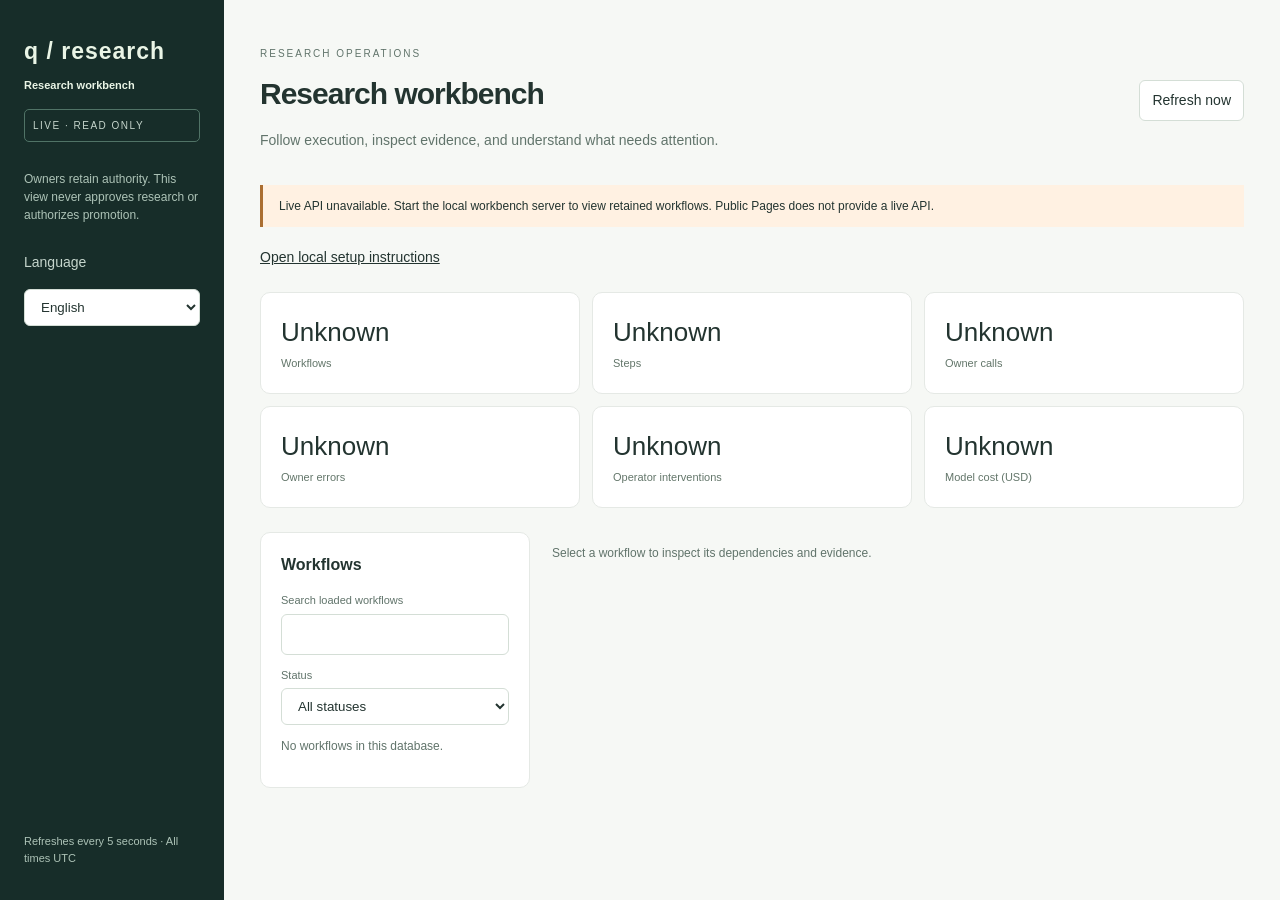
==== site/live.html @ 62056216 "feat: add live research workbench and bounded owner integrations" ====
<!doctype html>
<html lang="en">
  <head>
    <meta charset="utf-8" />
    <meta name="viewport" content="width=device-width,initial-scale=1" />
    <title>Research workbench</title>
    <link rel="icon" href="./favicon.svg" />
    <link rel="stylesheet" href="./styles.css" />
    <link rel="stylesheet" href="./live.css" />
    <script src="./live-locales.js" defer></script>
    <script src="./live.js" defer></script>
  </head>
  <body>
    <a class="skip" href="#main" data-i18n="skip">Skip to content</a>
    <aside class="live-sidebar">
      <a class="live-brand" href="./"
        >q / research<span data-i18n="workbench">Research workbench</span></a
      >
      <div class="live-mode" data-i18n="readonly">LIVE · READ ONLY</div>
      <p data-i18n="authority">
        Owners retain authority. This view never approves research or authorizes
        promotion.
      </p>
      <label for="language" data-i18n="language">Language</label
      ><select id="language">
        <option value="en">English</option>
        <option value="zh-CN">简体中文</option>
      </select>
      <div class="live-sidebar-bottom" data-i18n="polling">
        Refreshes every 5 seconds · All times UTC
      </div>
    </aside>
    <main id="main" class="live-main">
      <header class="live-header">
        <div>
          <p class="live-eyebrow" data-i18n="operations">RESEARCH OPERATIONS</p>
          <h1 data-i18n="workbench">Research workbench</h1>
          <p data-i18n="subtitle">
            Follow execution, inspect evidence, and understand what needs
            attention.
          </p>
        </div>
        <button id="refresh" data-i18n="refresh">Refresh now</button>
      </header>
      <div
        id="health"
        class="live-health"
        role="status"
        aria-live="polite"
      ></div>
      <a
        id="setup"
        hidden
        href="https://github.com/runchengxie/quant-task-orchestrator#readme"
        data-i18n="setup"
        >Open local setup instructions</a
      >
      <section
        id="metrics"
        class="live-metrics"
        aria-label="Operational metrics"
      ></section>
      <div class="live-columns">
        <section class="live-panel live-workflows">
          <h2 data-i18n="workflows">Workflows</h2>
          <label for="search" data-i18n="search">Search loaded workflows</label
          ><input id="search" type="search" autocomplete="off" /><label
            for="status"
            data-i18n="filter"
            >Status</label
          ><select id="status">
            <option value="" data-i18n="all">All statuses</option>
          </select>
          <div id="workflows"></div>
          <button id="more" hidden data-i18n="more">Load more</button>
        </section>
        <section id="detail" class="live-detail" aria-live="polite"></section>
      </div>
    </main>
  </body>
</html>
---- site/styles.css ----
:root {
  --ink: #233430;
  --muted: #7b8681;
  --line: #e5e9e5;
  --green: #34705e;
  --pale: #edf5ee;
  --amber: #a87828;
  --blue: #4d7da0;
  --sidebar: #172d29;
}
* {
  box-sizing: border-box;
}
html {
  scroll-behavior: smooth;
  scroll-padding-top: 30px;
}
body {
  margin: 0;
  background: #f6f8f5;
  color: var(--ink);
  font:
    14px/1.5 -apple-system,
    BlinkMacSystemFont,
    "Segoe UI",
    sans-serif;
}
button,
input {
  font: inherit;
}
button,
a,
input {
  outline-offset: 4px;
}
button {
  cursor: pointer;
}
a {
  color: inherit;
  text-decoration: none;
}
.skip {
  position: absolute;
  left: 10px;
  top: -100px;
  z-index: 20;
  background: white;
  padding: 10px;
}
.skip:focus {
  top: 10px;
}
.sidebar {
  position: fixed;
  inset: 0 auto 0 0;
  width: 238px;
  background: var(--sidebar);
  color: #cedbd5;
  padding: 33px 21px 0;
  display: flex;
  flex-direction: column;
}
.brand {
  display: flex;
  gap: 12px;
  align-items: center;
  margin: 0 7px 38px;
  font-size: 18px;
  font-weight: 650;
  letter-spacing: 3px;
  color: #f1f5ee;
}
.brand-icon {
  border: 1px solid #668b72;
  border-radius: 10px;
  width: 41px;
  height: 43px;
  font-family: Georgia, serif;
  font-size: 36px;
  line-height: 31px;
  text-align: center;
  color: #bddab7;
  letter-spacing: -7px;
  padding-right: 8px;
}
.brand-icon span {
  font-size: 27px;
}
.brand-sub {
  display: block;
  font-size: 8px;
  letter-spacing: 1.7px;
  margin-top: 3px;
  color: #91a79b;
}
.workspace {
  display: flex;
  align-items: center;
  gap: 10px;
  background: #213a33;
  border: 1px solid #345044;
  border-radius: 6px;
  padding: 11px 9px;
  font-size: 12px;
}
.workspace-icon {
  background: #4c6552;
  border-radius: 4px;
  padding: 2px 7px;
  font-size: 11px;
}
.tiny-dot,
.status-dot {
  height: 6px;
  width: 6px;
  border-radius: 50%;
  background: #86ac85;
  display: inline-block;
}
.tiny-dot {
  margin-left: auto;
}
.nav-label {
  font-size: 9px;
  letter-spacing: 1.7px;
  color: #7b9486;
  margin: 31px 12px 11px;
}
.nav-item {
  display: flex;
  align-items: center;
  gap: 13px;
  padding: 12px;
  border-radius: 5px;
  font-size: 12px;
  color: #a9beb1;
  margin-bottom: 6px;
}
.nav-item > span:first-child {
  font-size: 19px;
  line-height: 1;
}
.nav-item.active {
  background: #30493c;
  color: #e0eed9;
}
.nav-item:hover {
  background: #2a4238;
}
.nav-count {
  margin-left: auto;
  font-size: 10px;
  font-family: monospace;
  background: #405c45;
  padding: 1px 6px;
  border-radius: 3px;
}
.sidebar-note {
  margin-top: auto;
  padding: 28px 12px 15px;
  font-size: 11px;
  color: #b6cbbb;
}
.sidebar-note > .status-dot {
  margin-right: 7px;
}
.sidebar-note p {
  font-size: 11px;
  color: #809b8b;
  line-height: 1.8;
  margin-top: 12px;
}
.source-link {
  display: flex;
  justify-content: space-between;
  color: #b4c7bb;
  padding: 15px 11px;
  font-size: 11px;
  border-top: 1px solid #30463a;
}
.profile {
  display: flex;
  align-items: center;
  gap: 10px;
  padding: 20px 0;
  border-top: 1px solid #30463a;
}
.avatar {
  display: grid;
  place-items: center;
  background: #49604c;
  border-radius: 50%;
  width: 30px;
  height: 30px;
  font-family: Georgia, serif;
}
.profile strong {
  font-size: 11px;
  font-weight: 500;
}
.profile small {
  display: block;
  font-size: 10px;
  color: #8aa190;
}
.profile > span:last-child {
  margin-left: auto;
  color: #8aa190;
}
main {
  margin-left: 238px;
}
.topbar {
  height: 72px;
  background: #fcfdfb;
  border-bottom: 1px solid var(--line);
  display: flex;
  align-items: center;
  justify-content: space-between;
  padding: 0 38px;
  font-size: 11px;
}
.breadcrumb {
  color: var(--muted);
}
.separator {
  color: #bfc6bf;
  margin: 0 13px;
}
.top-actions {
  display: flex;
  align-items: center;
  gap: 21px;
}
.demo-pill {
  display: flex;
  align-items: center;
  gap: 7px;
  color: #617363;
  letter-spacing: 1px;
  font-size: 9px;
}
.language {
  border: 1px solid #dce3da;
  border-radius: 4px;
  background: transparent;
  font-size: 11px;
  padding: 4px 9px;
  color: #526353;
}
.content {
  padding: 34px 38px 0;
  max-width: 1640px;
  margin: auto;
}
.page-heading {
  display: flex;
  align-items: center;
  justify-content: space-between;
}
.eyebrow {
  font-size: 9px;
  letter-spacing: 1.8px;
  font-weight: 600;
  color: #7b8c7c;
  margin-bottom: 7px;
}
h1 {
  font-size: 31px;
  font-weight: 550;
  letter-spacing: -1px;
  margin: 0 0 9px;
}
h2 {
  font-size: 14px;
  font-weight: 600;
  margin: 0;
}
.page-heading p {
  margin: 0;
  color: var(--muted);
  font-size: 12px;
}
.primary {
  background: #305b48;
  border: 1px solid #305b48;
  color: white;
  border-radius: 5px;
  padding: 10px 15px;
  font-size: 11px;
  display: flex;
  gap: 9px;
  align-items: center;
}
.primary:hover {
  background: #204733;
}
.primary > span:first-child {
  font-size: 17px;
  line-height: 1;
}
.notice {
  display: flex;
  align-items: center;
  gap: 10px;
  background: #edf3e9;
  border: 1px solid #dfe8d8;
  border-radius: 5px;
  margin: 25px 0 23px;
  padding: 10px 13px;
  font-size: 10px;
  color: #6d7d60;
}
.notice p {
  margin: 0;
}
.notice strong {
  font-weight: 600;
  color: #566d4b;
}
.notice-icon {
  border: 1px solid #90a47f;
  border-radius: 50%;
  height: 14px;
  min-width: 14px;
  text-align: center;
  font-family: Georgia, serif;
  line-height: 13px;
}
.metrics {
  display: grid;
  grid-template-columns: repeat(4, 1fr);
  border: 1px solid var(--line);
  background: #fff;
  border-radius: 7px;
  margin-bottom: 28px;
  box-shadow: 0 2px 3px #20321f02;
}
.metrics article {
  padding: 19px 21px;
  border-right: 1px solid var(--line);
}
.metrics article:last-child {
  border: 0;
}
.metrics article > span {
  font-size: 9px;
  color: #7e8c81;
  letter-spacing: 1.1px;
}
.metrics article > div:nth-child(2) {
  font-size: 29px;
  letter-spacing: -1px;
  font-weight: 500;
  margin: 6px 0 11px;
}
.metrics small {
  font-size: 10px;
  letter-spacing: 0;
  font-weight: 400;
  color: #8c968c;
  margin-left: 8px;
}
.metric-line {
  display: flex;
  align-items: center;
  gap: 7px;
  font-size: 9px;
  color: #7f8c80;
}
i.teal,
i.blue,
i.amber,
i.gray {
  width: 5px;
  height: 5px;
  border-radius: 50%;
  display: inline-block;
  flex-shrink: 0;
}
.teal {
  background: #5d9277;
}
.blue {
  background: #6d91af;
}
.amber {
  background: #c09a4d;
}
.gray {
  background: #c5cec4;
}
.mini-progress {
  height: 3px;
  background: #eef1ec;
  margin-top: 17px;
}
.mini-progress span {
  display: block;
  width: 80%;
  background: #799b72;
  height: 100%;
}
.section-heading {
  display: flex;
  align-items: center;
  justify-content: space-between;
  border-bottom: 1px solid var(--line);
  margin-bottom: 13px;
}
.tabs {
  display: flex;
  gap: 22px;
}
.tab {
  border: 0;
  background: none;
  padding: 0 0 15px;
  color: #8c968d;
  font-size: 11px;
  position: relative;
}
.tab.active {
  color: #305b48;
}
.tab.active:after {
  content: "";
  height: 2px;
  background: #547b55;
  position: absolute;
  bottom: -1px;
  left: 0;
  right: 0;
}
.tab b {
  font-size: 9px;
  font-weight: 500;
  background: #e8eee3;
  padding: 2px 5px;
  border-radius: 3px;
  margin-left: 7px;
}
.search {
  display: flex;
  gap: 8px;
  align-items: center;
  color: #89988c;
  margin-bottom: 10px;
}
.search > span {
  font-size: 20px;
}
.search input {
  background: transparent;
  border: 0;
  font-size: 11px;
  width: 148px;
  color: var(--ink);
}
.workflow-list {
  display: grid;
  gap: 7px;
}
.workflow-row {
  width: 100%;
  display: grid;
  grid-template-columns: 2.3fr 1fr 1fr 90px 18px;
  gap: 12px;
  text-align: left;
  align-items: center;
  background: #fff;
  border: 1px solid var(--line);
  border-radius: 6px;
  padding: 13px 16px;
  color: var(--ink);
}
.workflow-row.selected {
  border-color: #a3b79a;
  background: #fafcf8;
  box-shadow: 0 0 0 1px #a3b79a20;
}
.workflow-name {
  display: flex;
  gap: 12px;
  align-items: center;
}
.workflow-symbol {
  display: grid;
  place-items: center;
  background: #eff3ec;
  color: #6f8e63;
  width: 31px;
  height: 32px;
  border: 1px solid #e3eade;
  border-radius: 6px;
  font-size: 17px;
}
.workflow-name strong {
  font-weight: 550;
  font-size: 11px;
  display: block;
}
.workflow-name small,
.row-owner small {
  display: block;
  color: #8c998d;
  font-size: 9px;
  margin-top: 3px;
}
.row-owner > span {
  font-size: 10px;
  color: #627160;
}
.pill {
  font-size: 9px;
  display: inline-flex;
  align-items: center;
  gap: 6px;
  padding: 3px 8px;
  border-radius: 4px;
  white-space: nowrap;
}
.pill:before {
  content: "";
  width: 4px;
  height: 4px;
  border-radius: 50%;
  background: currentColor;
}
.pill.running {
  background: #edf2f7;
  color: #6485a0;
}
.pill.blocked {
  background: #f7f0df;
  color: #a9873e;
}
.pill.waiting {
  background: #f0f2ee;
  color: #879382;
}
.pill.complete {
  background: #eaf3e9;
  color: #6a9365;
}
.row-progress {
  display: flex;
  align-items: center;
  gap: 9px;
  font-size: 9px;
  color: #84947f;
}
.row-progress .track {
  width: 48px;
  height: 3px;
  background: #e7ece1;
}
.row-progress .track > span {
  display: block;
  height: 100%;
  background: #92ad80;
}
.arrow {
  color: #93a08d;
}
.detail-grid {
  display: grid;
  grid-template-columns: minmax(0, 1.8fr) minmax(270px, 1fr);
  gap: 16px;
  margin-top: 24px;
}
.panel {
  background: #fff;
  border: 1px solid var(--line);
  border-radius: 7px;
  overflow: hidden;
}
.panel-heading {
  display: flex;
  align-items: center;
  justify-content: space-between;
  padding: 20px 21px 15px;
  gap: 10px;
}
.subtle-tag {
  font-size: 8px;
  color: #8e9a8e;
  background: #f5f7f2;
  border: 1px solid #e8ece4;
  border-radius: 4px;
  padding: 3px 6px;
  white-space: nowrap;
}
.graph-legend {
  display: flex;
  gap: 16px;
  padding: 0 21px;
  font-size: 9px;
  color: #8b9788;
}
.graph-legend > span {
  display: flex;
  align-items: center;
  gap: 5px;
}
.graph {
  padding: 28px 20px;
  min-height: 224px;
  display: grid;
  grid-template-columns: repeat(3, minmax(0, 1fr));
  gap: 24px 16px;
  background-image: radial-gradient(#dfe6da 0.65px, transparent 0.65px);
  background-size: 13px 13px;
  margin-top: 14px;
  position: relative;
}
.node {
  border: 1px solid #dce6d6;
  background: #fbfdf9;
  border-radius: 6px;
  padding: 11px;
  text-align: left;
  position: relative;
  min-width: 0;
  color: var(--ink);
}
.node:after {
  position: absolute;
  content: "→";
  right: -15px;
  top: 30px;
  color: #9eaf99;
  font-size: 13px;
}
.node:nth-child(3n):after,
.node:last-child:after {
  display: none;
}
.node.selected {
  box-shadow: 0 0 0 2px #78976c30;
  border-color: #91ad82;
}
.node .node-top {
  display: flex;
  justify-content: space-between;
  align-items: center;
  font-size: 9px;
  color: #93a28d;
  margin-bottom: 7px;
}
.node strong {
  font-size: 10px;
  font-weight: 550;
  display: block;
  margin-bottom: 3px;
  white-space: nowrap;
  overflow: hidden;
  text-overflow: ellipsis;
}
.node small {
  font:
    8px ui-monospace,
    monospace;
  color: #99a391;
  display: block;
  overflow-wrap: anywhere;
}
.node.blocked {
  background: #fffcf4;
  border-color: #e8d8af;
}
.node.running {
  background: #f7fafc;
  border-color: #bbcddd;
}
.node.waiting {
  background: #fafbf8;
  border-style: dashed;
}
.node-state {
  font-size: 10px;
  color: #6e9563;
}
.node.blocked .node-state {
  color: #b2944c;
}
.node.running .node-state {
  color: #7499b5;
}
.node.waiting .node-state {
  color: #adb7a6;
}
.graph-footer {
  border-top: 1px solid #edf0e9;
  padding: 11px 20px;
  display: flex;
  gap: 8px;
  align-items: center;
  color: #99a28f;
  font-size: 9px;
}
.graph-footer p {
  margin: 0;
}
.graph-footer .mono {
  margin-left: auto;
  white-space: nowrap;
  font-size: 8px;
}
.mono {
  font-family: ui-monospace, SFMono-Regular, Consolas, monospace;
}
.inspector {
  padding: 20px 21px;
}
.inspector-label {
  font-size: 9px;
  letter-spacing: 1.3px;
  color: #8a9784;
  margin-bottom: 12px;
}
.inspector h2 {
  font-size: 16px;
  margin-bottom: 10px;
}
.inspector .pill {
  margin-bottom: 15px;
}
.definition {
  display: flex;
  justify-content: space-between;
  gap: 12px;
  font-size: 9px;
  color: #92a08d;
  border-top: 1px solid #edf0e8;
  padding: 9px 0;
}
.definition strong {
  font-size: 9px;
  color: #64745f;
  font-weight: 500;
  text-align: right;
  overflow-wrap: anywhere;
  max-width: 65%;
}
.evidence-box {
  background: #f8f5ea;
  border: 1px solid #eee5cc;
  border-radius: 4px;
  padding: 11px;
  margin-top: 9px;
  font-size: 10px;
  color: #a38a4e;
}
.evidence-box strong {
  font-size: 10px;
  font-weight: 600;
  display: block;
  margin-bottom: 5px;
}
.evidence-box p {
  margin: 0;
  font-size: 9px;
  line-height: 1.8;
}
.inspector-action {
  width: 100%;
  background: #f9fbf5;
  border: 1px solid #dbe5d3;
  border-radius: 4px;
  padding: 8px 10px;
  color: #6f885c;
  font-size: 10px;
  text-align: left;
  margin-top: 13px;
}
.inspector-action:disabled {
  cursor: default;
  color: #9aa68f;
  background: #fafbf8;
}
.bottom-grid {
  display: grid;
  grid-template-columns: 1.25fr 1fr;
  gap: 16px;
  margin-top: 16px;
}
.ledger .panel-heading h2,
.owner-panel h2 {
  font-size: 12px;
}
.ledger {
  padding-bottom: 11px;
}
.event {
  display: flex;
  gap: 12px;
  padding: 9px 21px;
  font-size: 10px;
  position: relative;
}
.event-marker {
  width: 7px;
  height: 7px;
  border: 1px solid #9fbb8c;
  background: #f5faf0;
  border-radius: 50%;
  margin-top: 4px;
  flex-shrink: 0;
}
.event:not(:last-child) .event-marker:after {
  position: absolute;
  content: "";
  height: 25px;
  width: 1px;
  background: #e8eee2;
  top: 24px;
  left: 24px;
}
.event div {
  flex: 1;
}
.event strong {
  font-weight: 500;
  color: #68765e;
  display: block;
}
.event small {
  font-size: 9px;
  color: #a2ab97;
}
.event time {
  font-size: 9px;
  color: #a2ab97;
  white-space: nowrap;
}
.owner-panel {
  padding-bottom: 10px;
}
.owner {
  display: flex;
  gap: 10px;
  align-items: center;
  padding: 10px 21px;
}
.owner-icon {
  display: grid;
  place-items: center;
  background: #eff4ea;
  border: 1px solid #e3ebdb;
  border-radius: 5px;
  color: #8ba275;
  width: 27px;
  height: 28px;
  font:
    11px ui-monospace,
    monospace;
}
.blue-icon {
  background: #edf3f7;
  color: #83a1b7;
  border-color: #e1eaf1;
}
.purple-icon {
  background: #f3f0f7;
  color: #9c8fae;
  border-color: #e9e3ef;
}
.owner strong {
  font:
    10px ui-monospace,
    monospace;
  color: #687963;
}
.owner small {
  display: block;
  font-size: 9px;
  color: #a0ab94;
  margin-top: 3px;
}
.owner-badge {
  margin-left: auto;
  font-size: 8px;
  color: #97a18e;
  border: 1px solid #e7ecdf;
  border-radius: 4px;
  padding: 2px 6px;
}
.owner-footnote {
  margin: 11px 21px 3px;
  font-size: 9px;
  color: #98a58c;
  line-height: 1.7;
  border-top: 1px solid #edf0e7;
  padding-top: 12px;
}
.skill-panel {
  margin-top: 16px;
}
.skill-panel h2 {
  font-size: 12px;
}
.skill-list {
  display: grid;
  grid-template-columns: repeat(3, 1fr);
  padding: 0 21px 19px;
  gap: 15px;
}
.skill {
  padding: 12px 13px;
  border: 1px solid #e7ecdf;
  border-radius: 5px;
  font-size: 10px;
  display: grid;
  gap: 6px;
}
.skill strong {
  font-size: 10px;
  color: #6c7c61;
  font-weight: 500;
}
.skill .mono {
  font-size: 8px;
  color: #9da98f;
}
.skill span:last-child {
  font-size: 9px;
  color: #8f9d81;
}
footer {
  display: flex;
  align-items: center;
  justify-content: space-between;
  gap: 15px;
  font-size: 9px;
  color: #9ba68f;
  padding: 25px 0 23px;
}
footer > span:first-child {
  color: #6e8061;
}
.footer-dot {
  display: inline-block;
  width: 5px;
  height: 5px;
  border-radius: 50%;
  background: #8ca87a;
  margin-right: 5px;
}
footer a {
  color: #738866;
}
.toast {
  position: fixed;
  bottom: 25px;
  left: calc(50% + 100px);
  transform: translateX(-50%);
  background: #244536;
  color: #e1efdb;
  border: 1px solid #62885b;
  border-radius: 6px;
  padding: 12px 22px;
  font-size: 12px;
  box-shadow: 0 8px 30px #102f2920;
  opacity: 0;
  pointer-events: none;
  transition: opacity 0.2s;
  max-width: 80vw;
}
.toast.visible {
  opacity: 1;
}
.empty {
  padding: 25px;
  color: #94a18c;
  font-size: 12px;
}
.tab:hover,
.language:hover {
  color: #31583f;
}
button:focus-visible,
a:focus-visible,
input:focus-visible {
  outline: 2px solid #729564;
}
@media (min-width: 1550px) {
  .content {
    padding-top: 45px;
  }
  .graph {
    min-height: 250px;
    gap: 25px;
  }
  .workflow-row {
    padding: 16px 20px;
  }
  .notice {
    font-size: 11px;
  }
  .metrics article {
    padding: 24px;
  }
}
@media (max-width: 1150px) {
  .sidebar {
    width: 205px;
    padding-left: 15px;
    padding-right: 15px;
  }
  main {
    margin-left: 205px;
  }
  .content {
    padding: 28px 24px 0;
  }
  .topbar {
    padding: 0 24px;
  }
  .detail-grid {
    grid-template-columns: minmax(0, 1.5fr) minmax(245px, 1fr);
  }
  .metrics article {
    padding: 16px 14px;
  }
  .metrics small {
    display: block;
    margin-left: 0;
    font-size: 9px;
  }
  .workflow-row {
    grid-template-columns: 2fr 1fr 85px 15px;
  }
  .row-owner {
    display: none;
  }
  .graph {
    gap: 18px 10px;
    padding: 23px 14px;
  }
  .node {
    padding: 9px;
  }
  .node:after {
    right: -10px;
  }
  .node strong {
    font-size: 9px;
  }
  .bottom-grid {
    grid-template-columns: 1.1fr 1fr;
  }
  .owner {
    padding: 10px 16px;
  }
  .owner-badge {
    display: none;
  }
  footer > span:nth-child(2) {
    display: none;
  }
}
@media (max-width: 850px) {
  .sidebar {
    width: 70px;
    padding: 22px 10px;
  }
  .brand {
    margin: 0 4px 26px;
  }
  .brand > span:last-child,
  .workspace,
  .nav-label,
  .nav-item > span:not(:first-child),
  .sidebar-note,
  .source-link,
  .profile {
    display: none;
  }
  .nav-item {
    justify-content: center;
    padding: 12px;
  }
  .sidebar nav {
    margin-top: 10px;
  }
  main {
    margin-left: 70px;
  }
  .detail-grid,
  .bottom-grid {
    grid-template-columns: 1fr;
  }
  .graph {
    min-height: 245px;
  }
  .node strong {
    font-size: 11px;
  }
  .inspector {
    min-height: 270px;
  }
  .skill-list {
    grid-template-columns: 1fr;
  }
  .page-heading h1 {
    font-size: 27px;
  }
  .page-heading {
    gap: 14px;
  }
  .page-heading .primary {
    white-space: nowrap;
  }
  .demo-pill {
    font-size: 8px;
  }
  .toast {
    left: calc(50% + 35px);
  }
}
@media (max-width: 560px) {
  .sidebar {
    display: none;
  }
  main {
    margin-left: 0;
  }
  .topbar {
    padding: 0 17px;
    height: 59px;
  }
  .topbar .breadcrumb,
  .topbar .separator {
    display: none;
  }
  .content {
    padding: 25px 15px 0;
  }
  .page-heading {
    align-items: flex-start;
  }
  .page-heading h1 {
    font-size: 24px;
  }
  .page-heading p {
    font-size: 11px;
    max-width: 260px;
  }
  .page-heading .primary {
    padding: 9px;
    font-size: 0;
  }
  .page-heading .primary > span:first-child {
    font-size: 21px;
  }
  .metrics {
    grid-template-columns: repeat(2, 1fr);
  }
  .metrics article:nth-child(2) {
    border: 0;
  }
  .metrics article:nth-child(-n + 2) {
    border-bottom: 1px solid var(--line);
  }
  .metrics article {
    padding: 14px;
  }
  .metrics article > div:nth-child(2) {
    font-size: 25px;
  }
  .metrics small {
    font-size: 9px;
  }
  .tabs {
    gap: 14px;
  }
  .tab {
    font-size: 10px;
  }
  .search input {
    width: 100px;
    font-size: 10px;
  }
  .workflow-row {
    grid-template-columns: 1fr 85px 12px;
    gap: 7px;
    padding: 11px;
  }
  .row-progress {
    display: none;
  }
  .workflow-name {
    gap: 8px;
  }
  .workflow-name strong {
    font-size: 10px;
  }
  .workflow-symbol {
    width: 26px;
    height: 29px;
    flex-shrink: 0;
  }
  .notice {
    align-items: flex-start;
    font-size: 9px;
    line-height: 1.8;
  }
  .notice-icon {
    margin-top: 3px;
  }
  .graph {
    padding: 22px 12px;
    gap: 17px 10px;
  }
  .node {
    padding: 8px;
  }
  .node strong {
    font-size: 9px;
  }
  .node small {
    font-size: 7px;
  }
  .graph-footer .mono {
    display: none;
  }
  .graph-legend {
    gap: 13px;
  }
  .panel-heading {
    padding: 18px 17px 13px;
  }
  .graph-panel .subtle-tag {
    font-size: 7px;
  }
  footer {
    align-items: flex-start;
    font-size: 8px;
  }
  .toast {
    left: 50%;
    font-size: 10px;
  }
  .skill-list {
    padding-left: 17px;
    padding-right: 17px;
  }
}
---- site/live.css ----
.live-sidebar {
  position: fixed;
  inset: 0 auto 0 0;
  width: 224px;
  background: var(--sidebar);
  color: #c5d5cc;
  padding: 34px 24px;
  display: flex;
  flex-direction: column;
  gap: 16px;
}
.live-brand {
  font-size: 23px;
  font-weight: 700;
  letter-spacing: 1px;
  color: #eaf5e6;
}
.live-brand span {
  display: block;
  font-size: 11px;
  letter-spacing: 0;
  margin-top: 8px;
}
.live-mode {
  font-size: 10px;
  letter-spacing: 1.5px;
  border: 1px solid #507366;
  border-radius: 5px;
  padding: 8px;
}
.live-sidebar p {
  font-size: 12px;
  color: #adc3b7;
}
.live-sidebar-bottom {
  margin-top: auto;
  font-size: 11px;
  color: #adc3b7;
}
.live-main {
  margin-left: 224px;
  padding: 36px;
  max-width: 1800px;
}
.live-header {
  display: flex;
  align-items: center;
  justify-content: space-between;
  gap: 20px;
}
.live-eyebrow {
  font-size: 10px;
  letter-spacing: 2px;
  color: var(--green);
}
.live-header h1 {
  font-size: 30px;
  margin: 4px 0;
  font-weight: 600;
  letter-spacing: -1px;
}
.live-header p {
  color: #61746b;
}
.live-main button,
.live-main input,
.live-main select,
.live-sidebar select {
  border: 1px solid #d4ded6;
  border-radius: 6px;
  background: white;
  color: var(--ink);
  padding: 9px 12px;
}
.live-main button:hover {
  background: var(--pale);
}
.live-main button:focus-visible,
.live-main select:focus-visible,
.live-main input:focus-visible {
  outline: 3px solid #70ac90;
}
.live-health {
  background: var(--pale);
  border-left: 3px solid var(--green);
  padding: 12px 16px;
  margin: 20px 0;
  font-size: 12px;
}
.live-health.outage {
  background: #fff1e2;
  border-color: #aa6e31;
}
.live-metrics {
  display: grid;
  grid-template-columns: repeat(3, 1fr);
  gap: 12px;
  margin: 24px 0;
}
.live-metric,
.live-panel {
  background: #fff;
  border: 1px solid var(--line);
  border-radius: 10px;
  padding: 20px;
}
.live-metric strong {
  font-size: 26px;
  font-weight: 500;
  display: block;
}
.live-metric span {
  font-size: 11px;
  color: #63766a;
}
.live-columns {
  display: grid;
  grid-template-columns: 270px minmax(0, 1fr);
  gap: 22px;
}
.live-panel h2 {
  font-size: 16px;
  margin: 0 0 15px;
}
.live-workflows label {
  display: block;
  font-size: 11px;
  margin: 12px 0 5px;
  color: #61746b;
}
.live-workflows input,
.live-workflows select {
  width: 100%;
}
.live-workflow {
  display: block;
  width: 100%;
  text-align: left;
  margin-top: 12px;
}
.live-workflow[aria-pressed="true"],
.live-step[aria-pressed="true"] {
  border-color: var(--green);
  background: var(--pale);
}
.live-workflow small {
  display: block;
  color: #64766b;
  overflow-wrap: anywhere;
}
.live-detail {
  min-width: 0;
}
.live-detail > .live-panel {
  margin-bottom: 18px;
}
.live-detail h2 {
  overflow-wrap: anywhere;
}
.live-muted {
  color: #61746b;
  font-size: 12px;
}
.live-badge {
  display: inline-block;
  border-radius: 4px;
  background: #edf1ed;
  padding: 3px 7px;
  font-size: 11px;
  overflow-wrap: anywhere;
}
.live-badge.good {
  background: #e5f2e8;
  color: #285c43;
}
.live-badge.warn {
  background: #fff0da;
  color: #8b5d20;
}
.live-graph {
  display: flex;
  gap: 18px;
  overflow-x: auto;
  padding: 10px 0;
}
.live-layer {
  min-width: 165px;
  flex: 1;
  position: relative;
}
.live-layer + .live-layer:before {
  content: "→";
  position: absolute;
  left: -15px;
  top: 40px;
  color: #7d9585;
}
.live-step {
  width: 100%;
  display: block;
  text-align: left;
  margin: 8px 0;
  overflow-wrap: anywhere;
}
.live-step small {
  display: block;
  color: #61746b;
}
.live-evidence {
  display: grid;
  grid-template-columns: repeat(2, minmax(0, 1fr));
  gap: 10px;
}
.live-check {
  border: 1px solid var(--line);
  border-radius: 7px;
  padding: 12px;
  overflow-wrap: anywhere;
}
.live-check strong {
  display: block;
  font-size: 12px;
  margin-bottom: 6px;
}
.live-check p {
  margin: 6px 0 0;
  font-size: 11px;
  color: #61746b;
}
.live-facts {
  display: grid;
  grid-template-columns: 145px minmax(0, 1fr);
  gap: 8px;
  font-size: 12px;
}
.live-facts dt {
  color: #61746b;
}
.live-facts dd {
  margin: 0;
  overflow-wrap: anywhere;
}
.live-events {
  font-size: 12px;
  padding-left: 20px;
}
.live-events li {
  padding: 6px 0;
  overflow-wrap: anywhere;
}
#setup {
  text-decoration: underline;
}
#more {
  margin-top: 12px;
  width: 100%;
}
@media (max-width: 1100px) {
  .live-main {
    padding: 24px;
  }
  .live-sidebar {
    width: 190px;
  }
  .live-main {
    margin-left: 190px;
  }
  .live-columns {
    grid-template-columns: 220px minmax(0, 1fr);
  }
  .live-metrics {
    grid-template-columns: repeat(3, 1fr);
  }
}
@media (max-width: 760px) {
  .live-sidebar {
    position: static;
    width: auto;
    padding: 18px;
    display: grid;
    grid-template-columns: 1fr auto;
  }
  .live-sidebar p,
  .live-sidebar-bottom {
    display: none;
  }
  .live-brand span {
    margin: 0;
  }
  .live-mode {
    align-self: center;
  }
  .live-sidebar label {
    display: none;
  }
  .live-sidebar select {
    grid-column: 2;
    grid-row: 2;
  }
  .live-main {
    margin: 0;
    padding: 18px;
  }
  .live-header {
    align-items: flex-start;
  }
  .live-header h1 {
    font-size: 24px;
  }
  .live-columns {
    grid-template-columns: 1fr;
  }
  .live-metrics {
    grid-template-columns: repeat(2, 1fr);
  }
  .live-evidence {
    grid-template-columns: 1fr;
  }
  .live-facts {
    grid-template-columns: 110px minmax(0, 1fr);
  }
}
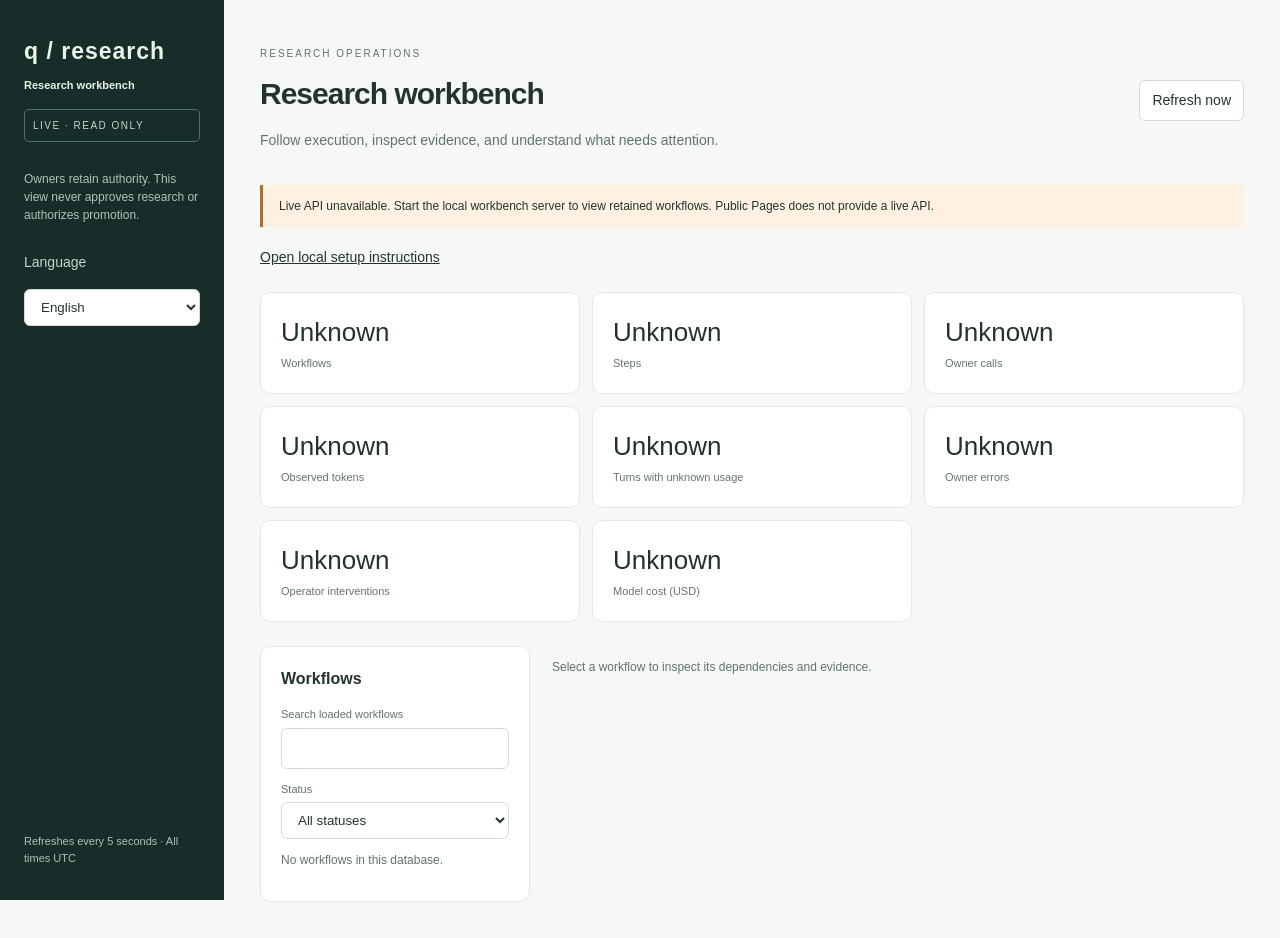
==== commit f28f72ad: "feat: integrate bounded Codex tasks and private operations workbench" ====
--- a/site/live.html
+++ b/site/live.html
@@ -55,6 +55,13 @@
         data-i18n="setup"
         >Open local setup instructions</a
       >
+      <section id="login" class="live-panel" hidden>
+        <label for="token" data-i18n="tokenLabel">Private API token</label>
+        <input id="token" type="password" autocomplete="off" spellcheck="false" />
+        <button id="connect" type="button" data-i18n="connect">Connect</button>
+        <button id="disconnect" type="button" data-i18n="disconnect">Forget token</button>
+        <p data-i18n="tokenMemory">The token stays in this page's memory and is never stored in a URL or browser storage.</p>
+      </section>
       <section
         id="metrics"
         class="live-metrics"
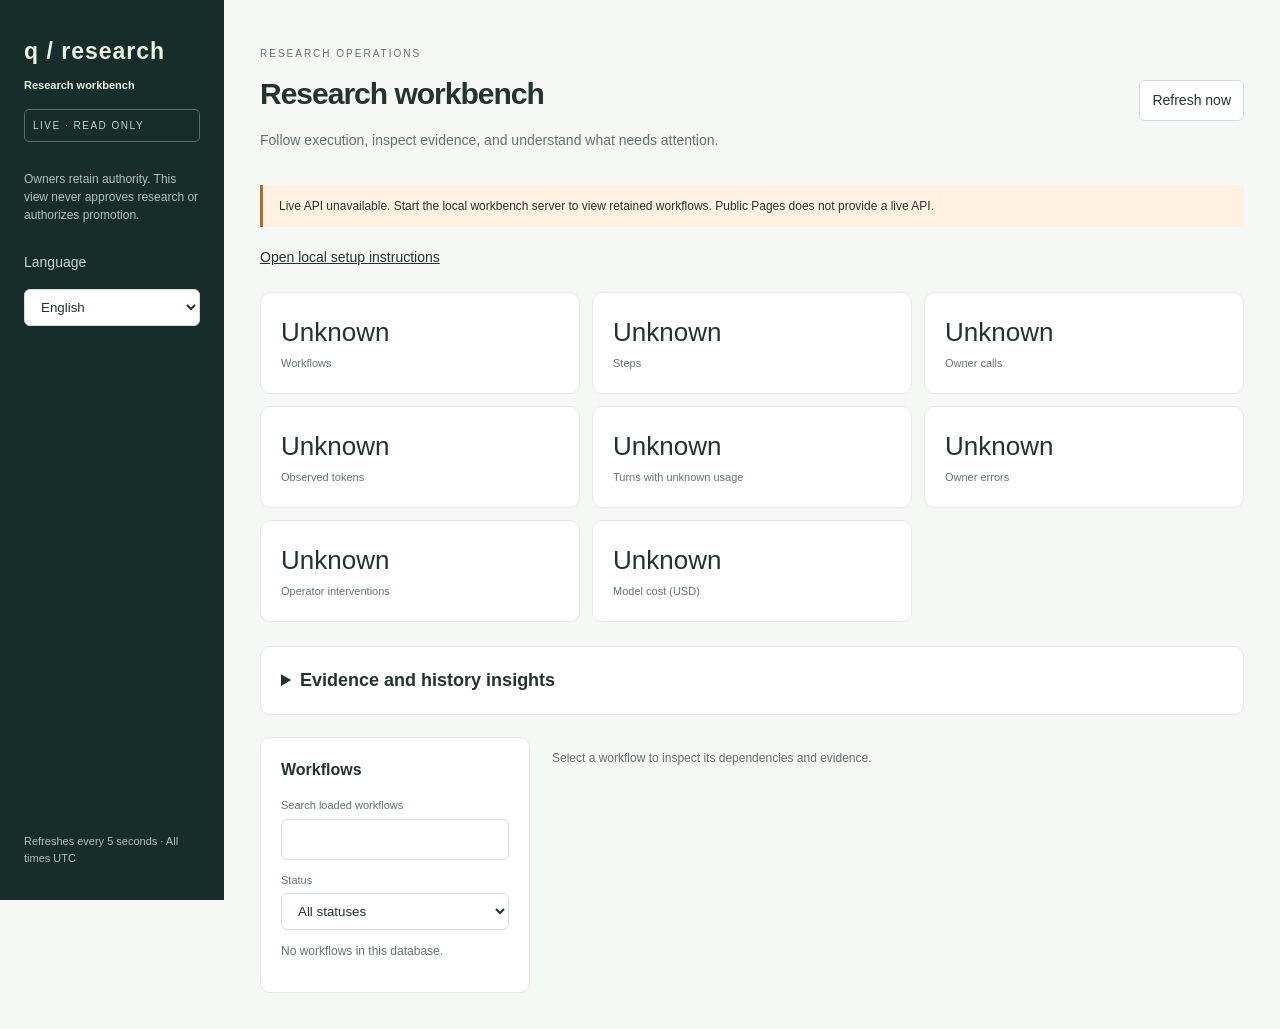
==== commit 1f341789: "feat: add scoped evidence and read-only research insights" ====
--- a/site/live.html
+++ b/site/live.html
@@ -67,6 +67,32 @@
         class="live-metrics"
         aria-label="Operational metrics"
       ></section>
+      <details class="live-panel live-insights" id="insights">
+        <summary data-i18n="insights">Evidence and history insights</summary>
+        <p data-i18n="insightsReadOnly">Read-only comparisons and recorded evidence. No execution or approval.</p>
+        <datalist id="workflow-options"></datalist>
+        <section><h2 data-i18n="compareTitle">Compare workflows</h2>
+          <div class="insight-controls"><label><span data-i18n="beforeWorkflow">Before workflow</span><input id="compare-before" list="workflow-options" autocomplete="off"></label>
+          <label><span data-i18n="afterWorkflow">After workflow</span><input id="compare-after" list="workflow-options" autocomplete="off"></label>
+          <button id="compare-load" data-i18n="compareLoad">Compare</button></div>
+          <div id="compare-result" aria-live="polite"></div></section>
+        <section><h2 data-i18n="historyTitle">Research history</h2>
+          <div class="insight-controls"><label><span data-i18n="historySearch">Search retained history</span><input id="history-query" type="search" maxlength="256"></label>
+          <label><span data-i18n="classification">Classification</span><select id="history-classification"><option value="" data-i18n="allClassifications">All classifications</option><option value="research_conclusion" data-i18n="research_conclusion">Research conclusion</option><option value="operational_failure" data-i18n="operational_failure">Operational failure</option><option value="unclassified" data-i18n="unclassified">Unclassified</option></select></label>
+          <button id="history-load" data-i18n="historyLoad">Search history</button></div>
+          <div id="history-result" aria-live="polite"></div>
+          <button id="history-next" hidden data-i18n="nextPage">Next page</button></section>
+        <section><h2 data-i18n="impactTitle">Preview change impact</h2>
+          <div class="insight-controls"><label><span data-i18n="changeKind">Change kind</span><select id="impact-kind"><option value="owner_revision" data-i18n="ownerRevision">Owner revision</option><option value="skill_revision" data-i18n="skillRevision">Skill revision</option><option value="pinned_input" data-i18n="pinnedInput">Pinned input</option></select></label>
+          <label><span data-i18n="previousPin">Previous hash</span><input id="impact-previous" maxlength="64"></label>
+          <label><span data-i18n="nextPin">Next hash</span><input id="impact-next" maxlength="64"></label>
+          <label><span data-i18n="optionalTarget">Target (optional)</span><input id="impact-target" maxlength="128"></label>
+          <button id="impact-load" data-i18n="impactLoad">Preview</button></div>
+          <div id="impact-result" aria-live="polite"></div></section>
+        <section><h2 data-i18n="evaluationTitle">Recorded tool-trace evaluations</h2>
+          <button id="evaluation-load" data-i18n="evaluationLoad">Load evaluations</button>
+          <div id="evaluation-result" aria-live="polite"></div></section>
+      </details>
       <div class="live-columns">
         <section class="live-panel live-workflows">
           <h2 data-i18n="workflows">Workflows</h2>
--- a/site/live.css
+++ b/site/live.css
@@ -320,3 +320,17 @@
     grid-template-columns: 110px minmax(0, 1fr);
   }
 }
+.live-insights { margin: 22px 0; }
+.live-insights > summary { cursor: pointer; font-weight: 650; font-size: 18px; }
+.live-insights section { border-top: 1px solid var(--line, #dce3dc); padding-top: 16px; margin-top: 20px; min-width: 0; }
+.insight-controls { display: flex; flex-wrap: wrap; align-items: end; gap: 12px; margin-bottom: 12px; }
+.insight-controls label { display: grid; gap: 6px; flex: 1 1 180px; min-width: 0; }
+.insight-controls input, .insight-controls select { width: 100%; min-width: 0; box-sizing: border-box; }
+.insight-table-wrap { max-width: 100%; overflow-x: auto; }
+.insight-table-wrap table { border-collapse: collapse; width: 100%; text-align: left; font-size: 13px; }
+.insight-table-wrap th, .insight-table-wrap td { padding: 10px; border-bottom: 1px solid var(--line, #dce3dc); overflow-wrap: anywhere; vertical-align: top; }
+.insight-warning { color: #8b4113; background: #fff4df; padding: 10px; border-left: 3px solid #ad6425; }
+.insight-record { border-bottom: 1px solid var(--line, #dce3dc); padding: 14px 0; }
+.live-insights details, .live-check details { overflow-wrap: anywhere; margin: 10px 0; }
+.live-insights .live-facts dd, .live-check .live-facts dd { overflow-wrap: anywhere; min-width: 0; }
+.live-check .live-facts { grid-template-columns: minmax(0, 1fr); font-size: 12px; }
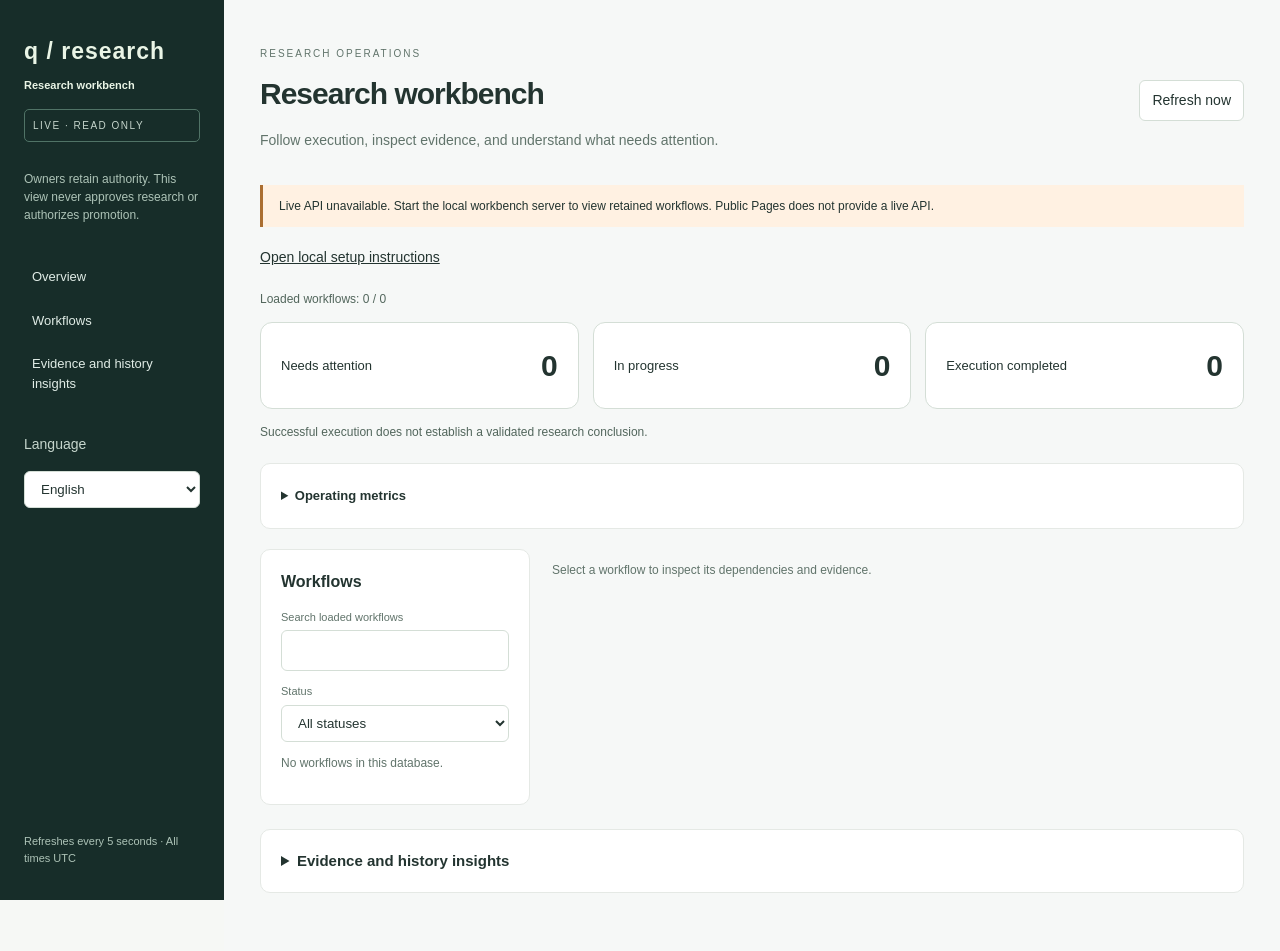
==== commit d80df602: "feat: simplify research workflow GUI and synthetic demo" ====
--- a/site/live.html
+++ b/site/live.html
@@ -21,6 +21,7 @@
         Owners retain authority. This view never approves research or authorizes
         promotion.
       </p>
+      <nav class="live-nav" aria-label="Workspace"><a href="#overview" data-i18n="overview">Overview</a><a href="#research-flows" data-i18n="workflows">Workflows</a><a href="#insights" data-i18n="insights">Evidence and history insights</a></nav>
       <label for="language" data-i18n="language">Language</label
       ><select id="language">
         <option value="en">English</option>
@@ -62,11 +63,31 @@
         <button id="disconnect" type="button" data-i18n="disconnect">Forget token</button>
         <p data-i18n="tokenMemory">The token stays in this page's memory and is never stored in a URL or browser storage.</p>
       </section>
+      <section id="overview" class="live-overview" aria-label="Loaded workflows"></section>
+      <details id="operating-metrics" class="live-panel live-disclosure">
+        <summary data-i18n="operatingMetrics">Operating metrics</summary>
       <section
         id="metrics"
         class="live-metrics"
         aria-label="Operational metrics"
       ></section>
+      </details>
+      <div class="live-columns">
+        <section id="research-flows" class="live-panel live-workflows">
+          <h2 data-i18n="workflows">Workflows</h2>
+          <label for="search" data-i18n="search">Search loaded workflows</label
+          ><input id="search" type="search" autocomplete="off" /><label
+            for="status"
+            data-i18n="filter"
+            >Status</label
+          ><select id="status">
+            <option value="" data-i18n="all">All statuses</option>
+          </select>
+          <div id="workflows"></div>
+          <button id="more" hidden data-i18n="more">Load more</button>
+        </section>
+        <section id="detail" class="live-detail" aria-live="polite"></section>
+      </div>
       <details class="live-panel live-insights" id="insights">
         <summary data-i18n="insights">Evidence and history insights</summary>
         <p data-i18n="insightsReadOnly">Read-only comparisons and recorded evidence. No execution or approval.</p>
@@ -93,22 +114,6 @@
           <button id="evaluation-load" data-i18n="evaluationLoad">Load evaluations</button>
           <div id="evaluation-result" aria-live="polite"></div></section>
       </details>
-      <div class="live-columns">
-        <section class="live-panel live-workflows">
-          <h2 data-i18n="workflows">Workflows</h2>
-          <label for="search" data-i18n="search">Search loaded workflows</label
-          ><input id="search" type="search" autocomplete="off" /><label
-            for="status"
-            data-i18n="filter"
-            >Status</label
-          ><select id="status">
-            <option value="" data-i18n="all">All statuses</option>
-          </select>
-          <div id="workflows"></div>
-          <button id="more" hidden data-i18n="more">Load more</button>
-        </section>
-        <section id="detail" class="live-detail" aria-live="polite"></section>
-      </div>
     </main>
   </body>
 </html>
--- a/site/styles.css
+++ b/site/styles.css
@@ -1249,3 +1249,36 @@
     padding-right: 17px;
   }
 }
+/* Research decisions lead; implementation details remain available on demand. */
+.workflow-summary { padding: 25px 28px; margin: 0 0 26px; border-top: 3px solid var(--green); }
+.summary-title { display: flex; justify-content: space-between; align-items: center; gap: 16px; }
+.summary-title h2 { font-size: 23px; letter-spacing: -.5px; }
+.summary-title .pill { font-size: 12px; }
+.summary-progress { display: flex; align-items: center; gap: 20px; margin: 20px 0; font-size: 12px; color: #53695d; }
+.summary-progress .track { height: 5px; flex: 1; max-width: 210px; background: #edf1eb; border-radius: 4px; overflow: hidden; }
+.summary-progress .track span { display: block; height: 100%; background: var(--green); }
+.summary-copy { display: grid; grid-template-columns: 1fr 1fr; gap: 30px; }
+.summary-copy h3 { font-size: 11px; margin: 0 0 7px; color: #4c6557; }
+.summary-copy p { margin: 0; color: #536359; font-size: 14px; line-height: 1.8; }
+.next-step { padding-left: 24px; border-left: 1px solid var(--line); }
+.advanced-details { margin-top: 24px; }
+.advanced-details > summary, .technical-details > summary { cursor: pointer; color: #42624e; font-size: 13px; padding: 15px 0; }
+.technical-details > summary { font-size: 11px; }
+.pill.failed { background: #faece9; color: #a44238; }
+.node.failed { background: #fff5f2; border-color: #daa49a; }
+.node.failed .node-state { color: #a44238; }
+.workflow-name strong { font-size: 13px; }
+.workflow-name small, .row-owner small, .row-owner > span { font-size: 11px; }
+.workflow-row .pill { font-size: 11px; }
+@media (max-width: 560px) {
+  .workflow-summary { padding: 20px; }
+  .summary-title { align-items: flex-start; }
+  .summary-title h2 { font-size: 20px; }
+  .summary-title .pill { font-size: 10px; }
+  .summary-copy { grid-template-columns: 1fr; gap: 18px; }
+  .next-step { border-left: 0; border-top: 1px solid var(--line); padding: 16px 0 0; }
+  .summary-progress { gap: 10px; flex-wrap: wrap; }
+  .workflow-name strong { font-size: 11px; }
+  .workflow-name small { font-size: 9px; }
+  .workflow-row .pill { font-size: 9px; }
+}
--- a/site/live.css
+++ b/site/live.css
@@ -334,3 +334,38 @@
 .live-insights details, .live-check details { overflow-wrap: anywhere; margin: 10px 0; }
 .live-insights .live-facts dd, .live-check .live-facts dd { overflow-wrap: anywhere; min-width: 0; }
 .live-check .live-facts { grid-template-columns: minmax(0, 1fr); font-size: 12px; }
+
+/* Keep the daily inspection path ahead of operating diagnostics. */
+.live-main { background: #f6f8f7; }
+.live-nav { display: grid; gap: 6px; margin: 6px 0 16px; }
+.live-nav a { color: #e0ece6; font-size: 13px; padding: 9px 8px; border-radius: 6px; }
+.live-nav a:hover, .live-nav a:focus-visible { background: #294c3f; }
+.live-overview { display: grid; grid-template-columns: repeat(3,minmax(0,1fr)); gap: 14px; margin: 22px 0; }
+.live-overview-scope { grid-column: 1/-1; margin: 0; font-size: 12px; color: #52665c; }
+.live-main .live-summary-card { display: flex; align-items: center; justify-content: space-between; gap: 12px; min-height: 84px; padding: 20px; border-radius: 12px; text-align: left; }
+.live-summary-card strong { font-size: 30px; font-weight: 600; }
+.live-summary-card span { font-size: 13px; }
+.live-main .live-summary-card[aria-pressed="true"] { background: #e7f0eb; border-color: #3c7358; }
+.live-disclosure { margin-bottom: 20px; }
+.live-disclosure > summary { cursor: pointer; font-size: 13px; font-weight: 600; padding: 2px 0; }
+.live-disclosure[open] > summary { margin-bottom: 18px; }
+.live-disclosure > .live-panel { padding: 0; border: 0; }
+.live-outcome { display: flex; flex-wrap: wrap; gap: 10px 24px; font-weight: 600; }
+.live-outcome p { margin: 0; }
+.live-next-action { margin-top: 18px; padding: 16px; background: #fff7e8; border-left: 3px solid #ad762c; border-radius: 4px; overflow-wrap: anywhere; }
+.live-next-action p { margin: 8px 0 0; font-size: 13px; }
+.live-main .live-workflow { padding: 14px; line-height: 1.6; }
+.live-workflow strong { display: block; font-size: 13px; overflow-wrap: anywhere; }
+.live-workflow .live-badge { margin-top: 6px; }
+.live-insights { margin-top: 24px; }
+.live-insights > summary { font-size: 15px; }
+#overview, #research-flows, #insights { scroll-margin-top: 20px; }
+@media (max-width: 700px) {
+  .live-overview { gap: 8px; }
+  .live-main .live-summary-card { padding: 12px; min-height: 96px; flex-direction: column; align-items: flex-start; }
+  .live-summary-card strong { font-size: 25px; }
+  .live-nav { grid-template-columns: repeat(3,minmax(0,1fr)); }
+  .live-nav a { padding: 6px; font-size: 12px; }
+}
+
+.live-workflows { align-self: start; }
